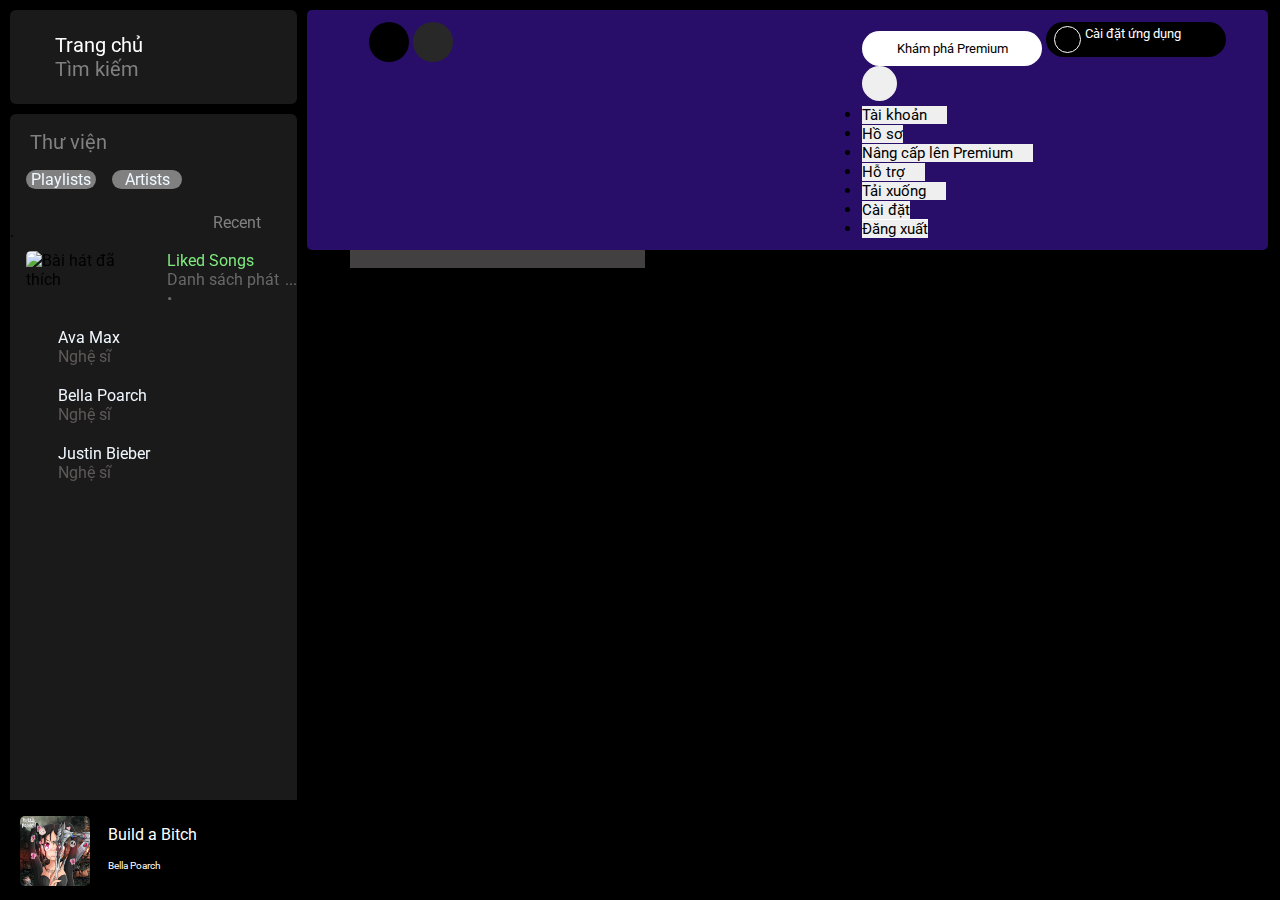
==== index.html @ f914fefc "first commit" ====
<!DOCTYPE html>
<html lang="en">

<head>
    <meta charset="UTF-8">
    <meta name="viewport" content="width=device-width, initial-scale=1.0">
    <title>Document</title>
    <link href="https://cdn.jsdelivr.net/npm/bootstrap@5.0.2/dist/css/bootstrap.min.css" rel="stylesheet"
        integrity="sha384-EVSTQN3/azprG1Anm3QDgpJLIm9Nao0Yz1ztcQTwFspd3yD65VohhpuuCOmLASjC" crossorigin="anonymous">
    <link rel="preconnect" href="https://fonts.googleapis.com">
    <link rel="preconnect" href="https://fonts.gstatic.com" crossorigin>
    <link href="https://fonts.googleapis.com/css2?family=Roboto:wght@400;700&display=swap" rel="stylesheet">
    <link rel="stylesheet" href="https://cdnjs.cloudflare.com/ajax/libs/font-awesome/6.4.0/css/all.min.css"
        integrity="sha512-iecdLmaskl7CVkqkXNQ/ZH/XLlvWZOJyj7Yy7tcenmpD1ypASozpmT/E0iPtmFIB46ZmdtAc9eNBvH0H/ZpiBw=="
        crossorigin="anonymous" referrerpolicy="no-referrer" />
    <link rel="stylesheet" href="./css/main.css">
</head>

<body>
    <div id="main-content">


        <div class="content-container">

            <div class="home">
                <div class="icon-home">
                    <div class="home-icon">
                        <p> <i class="fa-solid fa-house"></i> Trang chủ</p>
                    </div>
                    <div class="home-icon">
                        <a href="./music.html"><i class="fa-solid fa-magnifying-glass"> </i> Tìm kiếm</a>
                    </div>
                </div>
            </div>

            <div class="search">

                <div class="search-content">
                    <div class="search-list">
                        <div class="search-library"> <a href=""><i class="fa-solid fa-book"></i> Thư viện</a> </div>
                        <div class="search-container">
                            <div class="search-icon"><a href=""><i class="fa-solid fa-plus"></i></a></div>
                            <div class="search-icon"><a href=""><i class="fa-solid fa-arrow-right"></i></a></div>
                        </div>
                    </div>
                </div>
                <div class="list">
                    <div class="list-container">Playlists</div>
                    <div class="list-container">Artists</div>
                </div>
                <div class="find">
                    <div class="find-content"><a href=""><i class="fa-solid fa-magnifying-glass"></i></a></div>
                    <div class="find-container"><a href="">
                            <div class="recent">
                                <div class="">Recent</div>
                                <div class="find-icon"><i class="fa-solid fa-caret-down"></i> </div>

                            </div>

                        </a>
                    </div>
                </div>
                <div class="music-list">
                    ` <div class="music-search">
                        <div class="heart-img">
                            <img aria-hidden="false" id="heart-img" draggable="false" loading="eager"
                                src="https://t.scdn.co/images/3099b3803ad9496896c43f22fe9be8c4.png"
                                alt="Bài hát đã thích"
                                class="mMx2LUixlnN_Fu45JpFB CmkY1Ag0tJDfnFXbGgju _EShSNaBK1wUIaZQFJJQ Yn2Ei5QZn19gria6LjZj  "
                                srcset="https://t.scdn.co/images/3099b3803ad9496896c43f22fe9be8c4.png 150w, https://t.scdn.co/images/3099b3803ad9496896c43f22fe9be8c4.png 300w"
                                sizes="(min-width: 1280px) 232px, 192px">
                        </div>
                        <div class="music-content">
                            <div class="container">
                                <div class="name">Liked Songs</div>
                                <div class="details">
                                    <div id="details-content"><i class="fa-solid fa-thumbtack"></i> Danh sách phát •
                                    </div>
                                    <div id="details-doc"> ...</div>

                                </div>


                            </div>
                            <div class="loa" hidden><i class="fa-solid fa-volume-high"></i></div>
                        </div>


                    </div>
                    <div class="artist">
                        <div class="artist-container">
                            <img src="https://yt3.googleusercontent.com/9K8pKqHnNx5tIzq8T4XCncUvhg5lcmPT8-ISvL99nOh7kCalkVFsAtil5l11HFK1e_O3L5y6ePI=s900-c-k-c0x00ffffff-no-rj"
                                alt="" class="artist-img">
                        </div>
                        <div class="info">
                            <div class="name-artist">
                                <p class="">Ava Max</p>
                            </div>
                            <div class="job">Nghệ sĩ</div>

                        </div>
                    </div>
                    <div class="artist">
                        <div class="artist-container">
                            <img src="https://zmp3-photo-fbcrawler.zmdcdn.me/avatars/f/9/d/8/f9d879ece58ad6f6ec396e01bb9a5d8e.jpg"
                                alt="" class="artist-img">
                        </div>
                        <div class="info">
                            <div class="name-artist">
                                <p class="">Bella Poarch</p>
                            </div>
                            <div class="job">Nghệ sĩ</div>

                        </div>
                    </div>
                    <div class="artist">
                        <div class="artist-container">
                            <img src="https://i.scdn.co/image/ab6761610000e5eb8ae7f2aaa9817a704a87ea36" alt=""
                                class="artist-img">
                        </div>
                        <div class="info">
                            <div class="name-artist">
                                <p class="">Justin Bieber</p>
                            </div>
                            <div class="job">Nghệ sĩ</div>

                        </div>
                    </div>


                </div>
            </div>



        </div>

        <div class="main-container">




            <div class="head">
                <div class="head-arrow">
                    <div class="arrow">

                        <button class="arrow-left">
                            <i class="fa-solid fa-angle-left"></i>
                        </button>


                        <button class="arrow-right">
                            <i class="fa-solid fa-angle-right"></i>
                        </button>


                    </div>

                </div>
                <div class="account">
                    <button id="premium">Khám phá Premium</button>
                    <button id="download">
                        <div class="download-container">
                            <div class="download-icon"><i class="fa-solid fa-arrow-down"></i></div>
                            <div class="">Cài đặt ứng dụng</div>
                        </div>
                    </button>
                    <div class="btn-group">
                        <button id="avartar" type="button" data-bs-toggle="dropdown" aria-expanded="false">
                            <i class="fa-solid fa-user"></i>
                        </button>
                        <ul class="dropdown-menu dropdown-menu-end dropdown-menu-dark">
                            <li><button class="dropdown-item" type="button">Tài khoản <i
                                        class="fa-solid fa-arrow-up-right-from-square"></i></button></li>
                            <li><button class="dropdown-item" type="button">Hồ sơ</button></li>
                            <li><button class="dropdown-item" type="button">Nâng cấp lên Premium <i
                                        class="fa-solid fa-arrow-up-right-from-square"></i></button></li>
                            <li><button class="dropdown-item" type="button">Hỗ trợ <i
                                        class="fa-solid fa-arrow-up-right-from-square"></i></button></li>
                            <li><button class="dropdown-item" type="button">Tải xuống <i
                                        class="fa-solid fa-arrow-up-right-from-square"></i></button></li>
                            <li><button class="dropdown-item" type="button">Cài đặt</button></li>
                            <li><button class="dropdown-item dis-account" type="button">Đăng xuất</button></li>
                        </ul>
                    </div>

                </div>
            </div>

            <div class="list-music">
                <h1 id="head"> Chào buổi tối</h1>
                <div class="music-container">

                    <div class="img-container">
                        <img aria-hidden="false" draggable="false" loading="eager"
                            src="https://t.scdn.co/images/3099b3803ad9496896c43f22fe9be8c4.png" alt="Bài hát đã thích"
                            class="mMx2LUixlnN_Fu45JpFB CmkY1Ag0tJDfnFXbGgju _EShSNaBK1wUIaZQFJJQ Yn2Ei5QZn19gria6LjZj "
                            srcset="https://t.scdn.co/images/3099b3803ad9496896c43f22fe9be8c4.png 150w, https://t.scdn.co/images/3099b3803ad9496896c43f22fe9be8c4.png 300w"
                            sizes="(min-width: 1280px) 232px, 192px">

                    </div>
                    <div class="container-info">Bài hát đã thích</div>

                </div>
            </div>

        </div>


    </div>



    <footer>
        <div class="play-music" hidden>
            <div id="music-img">
                <img src="./img/db6d5190969e51ac60c728a540361e33.1000x1000x1.png" alt="" class="music-img">
            </div>
            <div class="music-infor">

                <div class="music-name">Build a Bitch</div>
                <div class="music-artist">Bella Poarch</div>
               
            </div>
            <div class="liked-music"><i class="fa-regular fa-heart"></i></div>



        </div>
        <div class="listener-bar"></div>
        <div class="option"></div>

    </footer>



    <script src="https://cdn.jsdelivr.net/npm/bootstrap@5.0.2/dist/js/bootstrap.bundle.min.js"
        integrity="sha384-MrcW6ZMFYlzcLA8Nl+NtUVF0sA7MsXsP1UyJoMp4YLEuNSfAP+JcXn/tWtIaxVXM"
        crossorigin="anonymous"></script>
    <script src="./js/main.js"></script>
</body>

</html>
---- css/main.css ----
* {
    padding: 0;
    margin: 0;
    font-family: 'Roboto', sans-serif;
}

a {
    color: grey;
    text-decoration: none;
}

a:hover {
    color: aliceblue;
    text-decoration: none;
}

body {
    background-color: black;
}

#main-content {
    display: flex;


}

.home {
    background-color: rgb(27, 26, 26);
    color: white;
    margin: 10px 10px;
    border-radius: 6px;
    padding: 15px;
    font-size: 20px;
}

.icon-home {
    margin-left: 30px;
    padding: 8px 0;

}

.search {
    background-color: rgb(27, 26, 26);
    height: 100%;
}

.content-container {
    width: 24%;
    position: fixed;
    top: 0;
    bottom: 0;
}



.main-container {
    width: 79%;

    margin-top: 10px;
    border-radius: 5px;
    margin-right: 10px;
    margin-left: 25%;

}

.search-content {
    width: 100%;
    color: aliceblue;
    display: flex;

}

.search-library {
    width: 70%;
    margin-left: 20px;
    size: 40px;
}

.search-list {
    margin-top: 16px;
    display: flex;
    font-size: 20px;
}

.search-container {
    display: flex;
    size: 40px;
    margin-left: 150px;

}

.search {
    margin: 10px 10px;
    border-radius: 6px;
}

.search-icon {
    margin-right: 16px;

}

.list {
    display: flex;
    color: aliceblue;
}

.list-container {
    margin-top: 16px;
    background-color: grey;
    border-radius: 25px;
    margin-left: 16px;
    width: 70px;
    display: flex;
    justify-content: center;
}

.find {
    color: white;
    display: flex;
    margin-top: 24px;
}

.find-content {
    width: 70%;
    margin-left: 30px;
}

.find-container {
    margin-right: 32px;
    display: flex;
}

.details {
    color: rgb(104, 104, 104);
}

#heart-img {
    width: 55px;
    border-radius: 5px;
    margin-left: 16px;
}

.music-search {
    display: flex;

}

.name {
    color: rgb(126, 234, 126);
}

.music-content {
    margin-left: 16px;
    display: flex;
}

.loa {
    color: rgb(126, 234, 126);
    margin: auto;
    padding-left: 50px;
}

.fa-thumbtack {
    color: rgb(126, 234, 126);

}

.artist-img {
    width: 55px;
    border-radius: 25px;
    margin-left: 16px;

}

.artist {
    margin-top: 20px;
    display: flex;
}

.info {
    size: 30px;

    margin-left: 32px;
}

.name-artist {
    color: aliceblue;
}

.job {
    color: rgb(93, 89, 89);
}

.recent {
    display: flex;

}

.find-icon {
    margin: auto;
    padding-left: 4px;
}

.fa-circle {
    font-size: 6px;
}

.details {
    display: flex;
}

#details-icon {
    padding-bottom: 6px;
    margin-left: 8px;

}

#hi {
    color: aliceblue;
    font-size: 30px;
    font-weight: bold;
    margin-left: 20px;
    margin-top: 50px;
}

.head {
    position: fixed;
    background-color: rgb(40, 14, 105);
    top: 0;
    left: 24%;
    right: 0;
    display: flex;
    justify-content: space-between;
    padding: 12px;
    border-radius: 5px;
    margin-top: 10px;
    margin-right: 12px;
}

.music-container {
    display: flex;
    width: 31%;
    height: 80px;
    background-color: rgb(66, 64, 64);
    margin-left: 30px;
    display: flex;
  
}

.mMx2LUixlnN_Fu45JpFB {
    width: 80px;


}

.container-info {
    color: aliceblue;
    margin: auto;
}

.head-arrow {
    margin-left: 50px;
}

.arrow-right {
    background-color: rgb(41, 40, 40);
    color: aliceblue;
    border-radius: 50px;
    width: 40px;
    height: 40px;
}

.arrow-left {
    background-color: rgb(0, 0, 0);
    color: aliceblue;
    border-radius: 50px;
    width: 40px;
    height: 40px;
}
#premium{
    width: 180px;
    background-color: rgb(255, 255, 255);
    height: 35px;
    border-radius: 25px;
}
#download{
    width: 180px;
    background-color: rgb(0, 0, 0);
    height: 35px;
    border-radius: 25px;
    color: white;
}
#avartar{
    border-radius: 25px;
    width: 35px;
    height: 35px;
    
}
.account{
    margin-right: 30px;
}
.fa-arrow-down{
    color: white;

}
.download-container{
    display: flex;
}
.download-icon{
    border:1px solid white ;
    border-radius: 25px;
    width: 25px;
    height: 25px;
    margin-left: 8px;
    margin-right: 4px;
}
.list-music{
    margin-top: 64px;
}
#head{
    margin-top: 90px;
    font-weight: bold;
    color: white;
    margin-left: 30px;
    margin-bottom: 50px;
}
.fa-arrow-up-right-from-square{
   margin-left: 20px;
    color: white;
}
.dropdown-item{
    display: flex;
    justify-content: space-between;
    font-size: 15px;
}
.dis-account{
    border-top:0.1px solid white ;
}
.dropdown-menu{
  
}
footer{
    margin-top: 528px;
    color: aliceblue;
   background-color: rgb(0, 0, 0);
   height: 100px;
   position: fixed;
   bottom: 0;
   right: 0;
   left: 0;
   display: flex;
}

.play-music{
width: 25%;
}
.listener-bar{
    width: 50%;
}
.option{
    width: 25%;
}
.music-img{
    width: 70px;
    margin-top: 16px ;
    margin-bottom: 22px;
    margin-left: 20px;
    border-radius: 5px;
}
.music-list{
    margin-bottom: 120px;
}
.play-music{
    display: flex;
    color: white;
    
}
.music-infor{
margin-top: 25px;
margin-left: 18px;
}
.music-name{
    margin-bottom: 16px;
    font-size: 16px;
}
.music-artist{
    margin-top: 12px;
    font-size: 10px;
}
.fa-heart{
    color: white;
    margin-left: 24px;
    margin-top: 50px;
}
button{
    border: none;
}
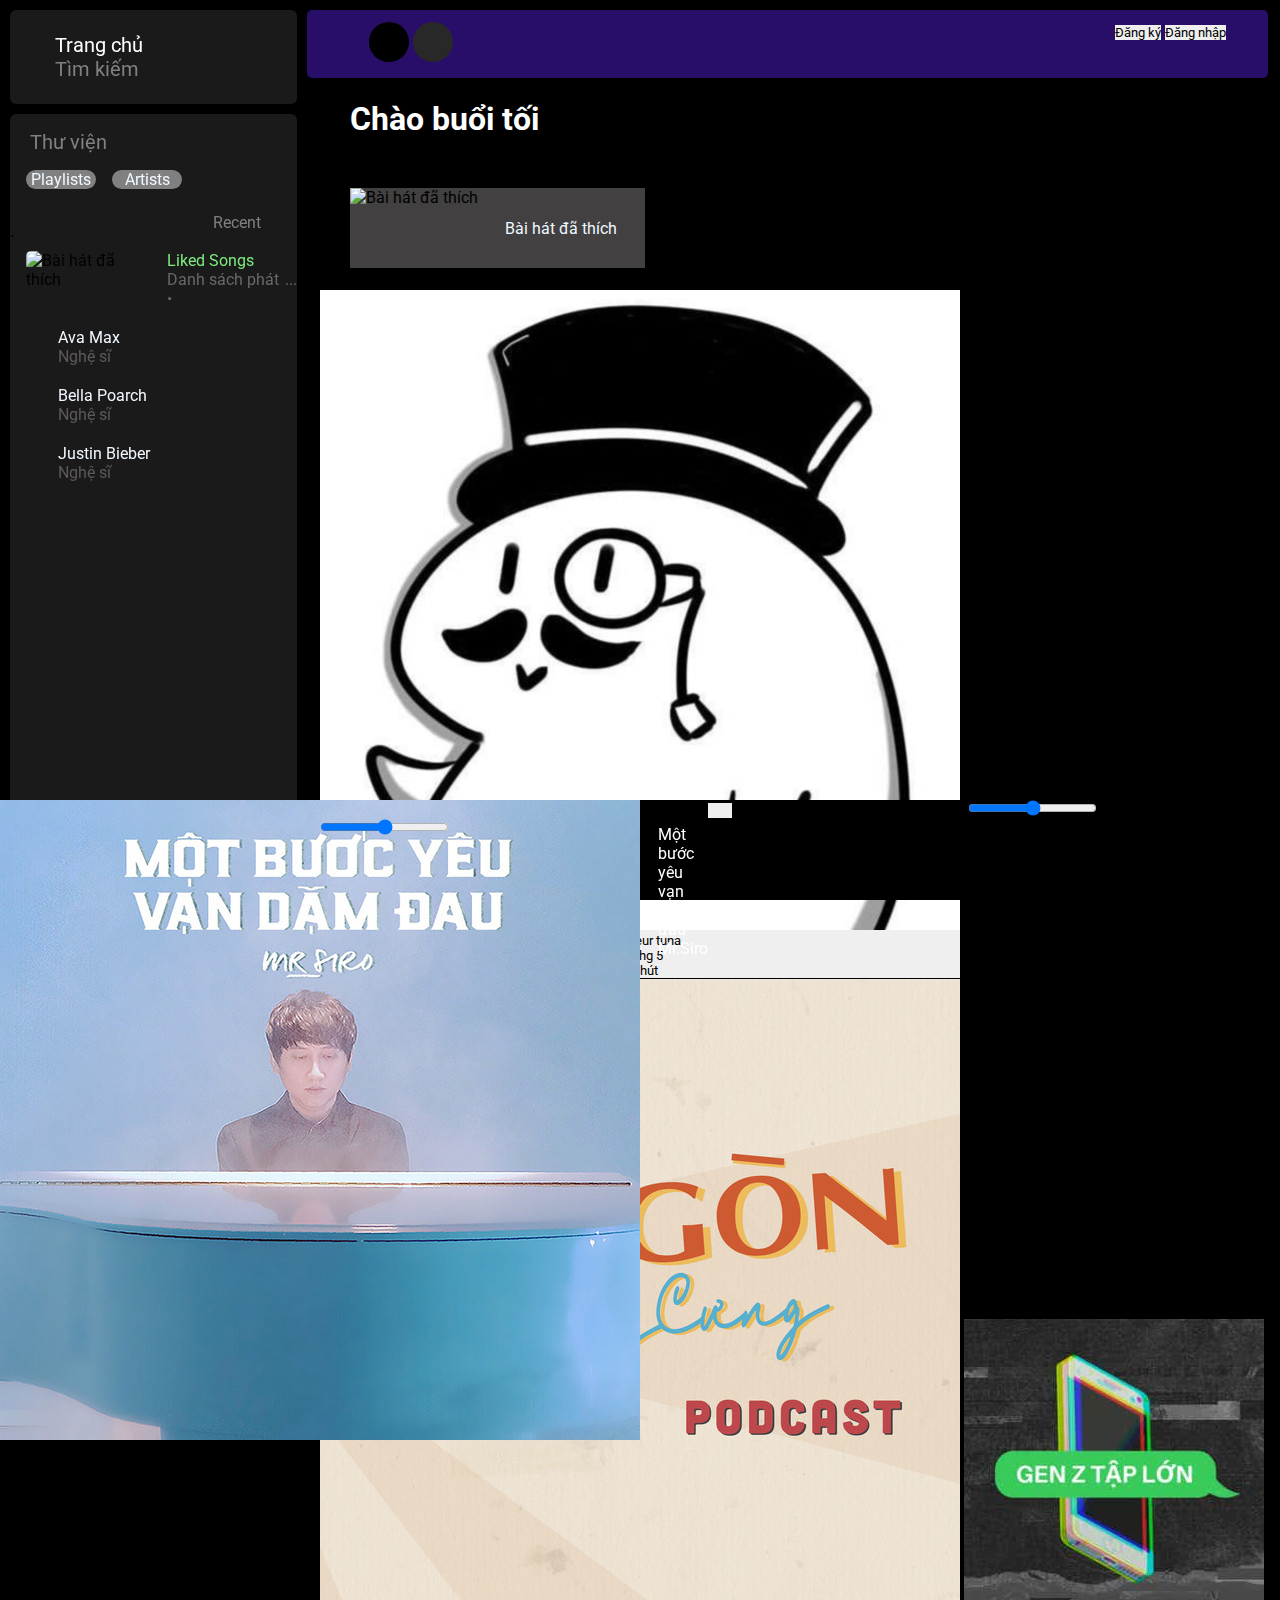
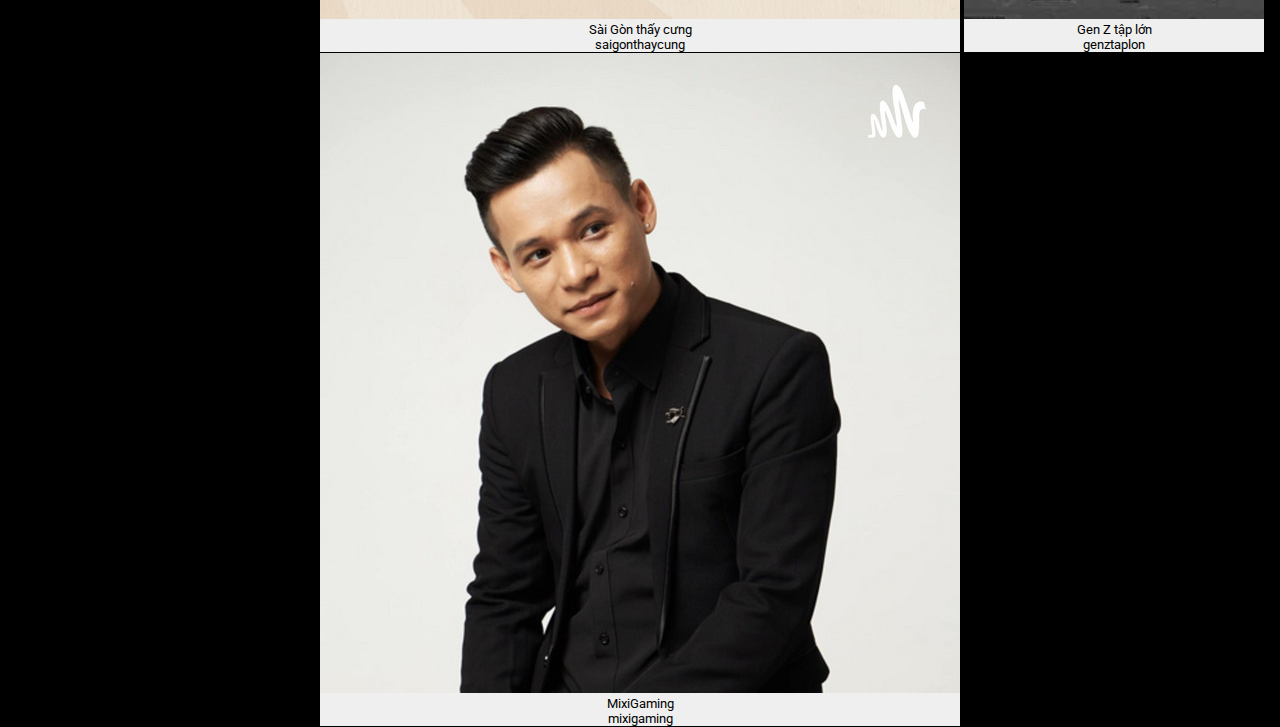
==== commit 9afedcf6: "big update" ====
--- a/index.html
+++ b/index.html
@@ -158,32 +158,28 @@
 
                 </div>
                 <div class="account">
-                    <button id="premium">Khám phá Premium</button>
-                    <button id="download">
-                        <div class="download-container">
-                            <div class="download-icon"><i class="fa-solid fa-arrow-down"></i></div>
-                            <div class="">Cài đặt ứng dụng</div>
-                        </div>
-                    </button>
-                    <div class="btn-group">
-                        <button id="avartar" type="button" data-bs-toggle="dropdown" aria-expanded="false">
-                            <i class="fa-solid fa-user"></i>
-                        </button>
-                        <ul class="dropdown-menu dropdown-menu-end dropdown-menu-dark">
-                            <li><button class="dropdown-item" type="button">Tài khoản <i
-                                        class="fa-solid fa-arrow-up-right-from-square"></i></button></li>
-                            <li><button class="dropdown-item" type="button">Hồ sơ</button></li>
-                            <li><button class="dropdown-item" type="button">Nâng cấp lên Premium <i
-                                        class="fa-solid fa-arrow-up-right-from-square"></i></button></li>
-                            <li><button class="dropdown-item" type="button">Hỗ trợ <i
-                                        class="fa-solid fa-arrow-up-right-from-square"></i></button></li>
-                            <li><button class="dropdown-item" type="button">Tải xuống <i
-                                        class="fa-solid fa-arrow-up-right-from-square"></i></button></li>
-                            <li><button class="dropdown-item" type="button">Cài đặt</button></li>
-                            <li><button class="dropdown-item dis-account" type="button">Đăng xuất</button></li>
-                        </ul>
-                    </div>
-
+                    <div id="sign-in" style="display: none;">
+                        <div class="btn-group">
+                            <button id="avartar" type="button" data-bs-toggle="dropdown" aria-expanded="false">
+                                <i class="fa-solid fa-user"></i>
+                            </button>
+                            <ul class="dropdown-menu dropdown-menu-end dropdown-menu-dark">
+                                <li><button class="dropdown-item" type="button">Tài khoản <i
+                                            class="fa-solid fa-arrow-up-right-from-square"></i></button></li>
+                                <li><button class="dropdown-item" type="button">Hồ sơ</button></li>
+                                <li><button class="dropdown-item" type="button">Hỗ trợ <i
+                                            class="fa-solid fa-arrow-up-right-from-square"></i></button></li>
+                                <li><button class="dropdown-item" type="button">Cài đặt</button></li>
+                                <li><button class="dropdown-item dis-account" type="button" id="log-out-btn">Đăng
+                                        xuất</button></li>
+                            </ul>
+                        </div>
+                    </div>
+                    <div id="not-sign-in">
+                        <button id="sign-up-btn" class="sign-up">Đăng ký</button>
+                        <button id="sign-in-btn" class="sign-in">Đăng nhập</button>
+
+                    </div>
                 </div>
             </div>
 
@@ -203,7 +199,67 @@
 
                 </div>
             </div>
-
+            <h3 class="name-album">Tập dành cho bạn</h3>
+            <div class="for-you">
+
+                <button class="btn-card">
+                    <div class="image-card-artist"> <img src="./img/monsieur tuna.jpeg" alt="" class="image-card"></div>
+                    <div class="info-card">
+                       
+                        <p class="name-artist-card"> monsieur tuna</p>
+                        <p class="time-artist-card">
+                        
+                        <div class="icon-for-card">
+                            19 thg 5 <div class="circle-icon"><i class="fa-solid fa-circle icon-circle"></i></div>
+                            7 phút
+                        </div>
+                        </p>
+                    </div>
+                </button>
+
+                <button class="btn-card">
+                    <div class="image-card-artist"> <img src="./img/saigonthaycung.jpeg" alt="" class="image-card">
+                    </div>
+                    <div class="info-card">
+                        <p class="name-artist-card"> Sài Gòn thấy cưng</p>
+                        <p class="time-artist-card">
+                        <div class="icon-for-card">
+                            <!-- 19  thg  5 <div class="circle-icon"><i class="fa-solid fa-circle icon-circle"></i></div>
+                        7  phút -->
+                            saigonthaycung
+                        </div>
+                        </p>
+                    </div>
+                </button>
+
+                <button class="btn-card">
+                    <div class="image-card-artist"> <img src="./img/genz.jpeg" alt="" class="image-card"></div>
+                    <div class="info-card">
+                        <p class="name-artist-card"> Gen Z tập lớn</p>
+                        <p class="time-artist-card">
+                        <div class="icon-for-card">
+                            <!-- 19  thg  5 <div class="circle-icon"><i class="fa-solid fa-circle icon-circle"></i></div>
+                        7  phút -->
+                            genztaplon
+                        </div>
+                        </p>
+                    </div>
+                </button>
+
+                <button class="btn-card">
+                    <div class="image-card-artist"> <img src="./img/mixigaming.jpeg" alt="" class="image-card"></div>
+                    <div class="info-card">
+                        <p class="name-artist-card">MixiGaming</p>
+                        <p class="time-artist-card">
+                        <div class="icon-for-card">
+                            <!-- 19  thg  5 <div class="circle-icon"><i class="fa-solid fa-circle icon-circle"></i></div>
+                        7  phút -->
+                            mixigaming
+                        </div>
+                        </p>
+                    </div>
+                </button>
+            </div>
         </div>
 
 
@@ -212,23 +268,51 @@
 
 
     <footer>
-        <div class="play-music" hidden>
-            <div id="music-img">
-                <img src="./img/db6d5190969e51ac60c728a540361e33.1000x1000x1.png" alt="" class="music-img">
+        <div class="play-music">
+            <div class="play-music-img">
+                <img src="./img/ab67616d0000b273fec60dc00d6f833379047450.jpeg" alt="" class="play-music-img" id="play-music-img">
             </div>
             <div class="music-infor">
-
-                <div class="music-name">Build a Bitch</div>
-                <div class="music-artist">Bella Poarch</div>
-               
-            </div>
-            <div class="liked-music"><i class="fa-regular fa-heart"></i></div>
-
+                <div class="name-music" id="name-music">Một bước yêu vạn dặm đau</div>
+                <div class="artist-name" id="artist-name">Mr.Siro</div>
+
+            </div>
+            <div class="liked-music">
+                <button class="liked-music-container"> <i class="fa-regular fa-heart liked-music"></i></button>
+                <button class="liked-music-container"><i class="fa-solid fa-heart liked-music" hidden></i></button>
+            </div>
 
 
         </div>
-        <div class="listener-bar"></div>
-        <div class="option"></div>
+        <div class="listener-bar">
+
+            <div class="icon-bar">
+                <button class="bar-icon"><i class="fa-solid fa-shuffle "></i></button>
+                <button class="bar-icon"> <i class="fa-solid fa-backward-step "></i></button>
+                <button class="bar-icon btn-play">
+                    <i class="fa-solid fa-circle-play"></i>
+                    <i class="fa-solid fa-circle-pause" hidden></i>
+                </button>
+                <button class="bar-icon"> <i class="fa-solid fa-forward-step "></i></button>
+                <button class="bar-icon"> <i class="fa-solid fa-repeat "></i></button>
+            </div>
+            <div class="bar">
+                <input type="range" id="bar">
+            </div>
+
+
+        </div>
+        <div class="option">
+            <div class="opption-on">
+                <button class="volume-icon"> <i class="fa-solid fa-volume-high "></i></button>
+                <button class="volume-icon"> <i class="fa-solid fa-volume-xmark " hidden></i></button>
+                <input type="range" id="volume-bar">
+            </div>
+            <div class="option-off" style="display: none;">
+                <button class="volume-icon"> <i class="fa-solid fa-volume-high "></i></button>
+                <button class="volume-icon"> <i class="fa-solid fa-volume-xmark "></i></button>
+                <input type="range" id="volume-bar">
+            </div>
 
     </footer>
 
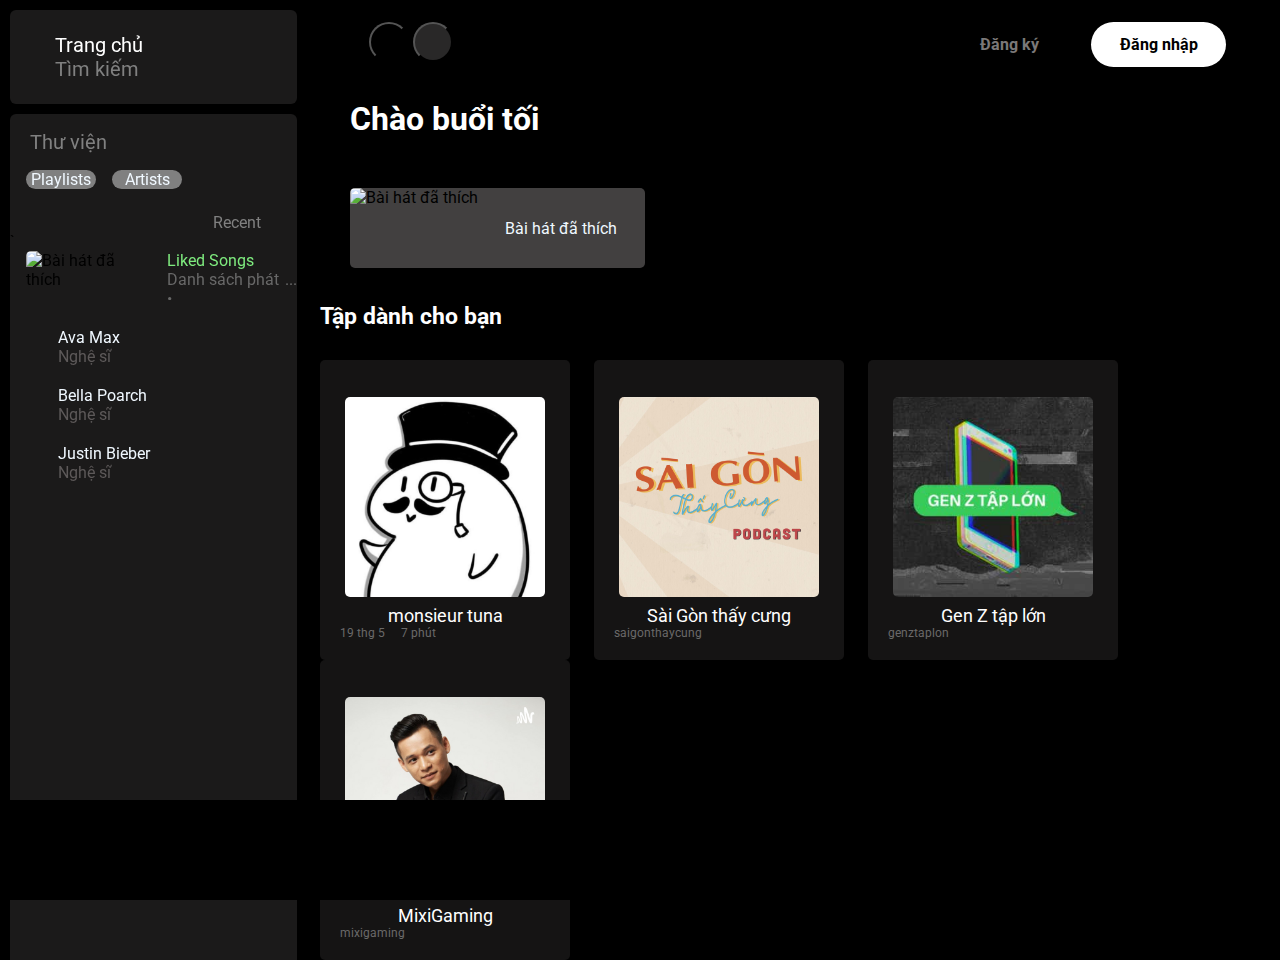
==== commit fc4e4dd7: "day4" ====
--- a/index.html
+++ b/index.html
@@ -52,7 +52,7 @@
                     <div class="find-content"><a href=""><i class="fa-solid fa-magnifying-glass"></i></a></div>
                     <div class="find-container"><a href="">
                             <div class="recent">
-                                <div class="">Recent</div>
+                                <div class="paragraph">Recent</div>
                                 <div class="find-icon"><i class="fa-solid fa-caret-down"></i> </div>
 
                             </div>
@@ -94,7 +94,7 @@
                         </div>
                         <div class="info">
                             <div class="name-artist">
-                                <p class="">Ava Max</p>
+                                <p class="paragraph">Ava Max</p>
                             </div>
                             <div class="job">Nghệ sĩ</div>
 
@@ -107,7 +107,7 @@
                         </div>
                         <div class="info">
                             <div class="name-artist">
-                                <p class="">Bella Poarch</p>
+                                <p class="paragraph">Bella Poarch</p>
                             </div>
                             <div class="job">Nghệ sĩ</div>
 
@@ -120,7 +120,7 @@
                         </div>
                         <div class="info">
                             <div class="name-artist">
-                                <p class="">Justin Bieber</p>
+                                <p class="paragraph">Justin Bieber</p>
                             </div>
                             <div class="job">Nghệ sĩ</div>
 
@@ -205,10 +205,10 @@
                 <button class="btn-card">
                     <div class="image-card-artist"> <img src="./img/monsieur tuna.jpeg" alt="" class="image-card"></div>
                     <div class="info-card">
-                       
+
                         <p class="name-artist-card"> monsieur tuna</p>
                         <p class="time-artist-card">
-                        
+
                         <div class="icon-for-card">
                             19 thg 5 <div class="circle-icon"><i class="fa-solid fa-circle icon-circle"></i></div>
                             7 phút
@@ -268,9 +268,10 @@
 
 
     <footer>
-        <div class="play-music">
+        <!-- <div class="play-music">
             <div class="play-music-img">
-                <img src="./img/ab67616d0000b273fec60dc00d6f833379047450.jpeg" alt="" class="play-music-img" id="play-music-img">
+                <img src="./img/ab67616d0000b273fec60dc00d6f833379047450.jpeg" alt="" class="play-music-img"
+                    id="play-music-img">
             </div>
             <div class="music-infor">
                 <div class="name-music" id="name-music">Một bước yêu vạn dặm đau</div>
@@ -313,6 +314,7 @@
                 <button class="volume-icon"> <i class="fa-solid fa-volume-xmark "></i></button>
                 <input type="range" id="volume-bar">
             </div>
+        </div> -->
 
     </footer>
 
--- a/css/main.css
+++ b/css/main.css
@@ -225,7 +225,8 @@
 
 .head {
     position: fixed;
-    background-color: rgb(40, 14, 105);
+    /* background-color: rgb(40, 14, 105); */
+    background-color: black;
     top: 0;
     left: 24%;
     right: 0;
@@ -244,12 +245,13 @@
     background-color: rgb(66, 64, 64);
     margin-left: 30px;
     display: flex;
-  
+    border-radius: 5px;
+
 }
 
 .mMx2LUixlnN_Fu45JpFB {
     width: 80px;
-
+    border-radius: 5px;
 
 }
 
@@ -268,6 +270,7 @@
     border-radius: 50px;
     width: 40px;
     height: 40px;
+
 }
 
 .arrow-left {
@@ -276,122 +279,352 @@
     border-radius: 50px;
     width: 40px;
     height: 40px;
-}
-#premium{
+
+}
+
+#premium {
     width: 180px;
     background-color: rgb(255, 255, 255);
     height: 35px;
     border-radius: 25px;
 }
-#download{
+
+#download {
     width: 180px;
     background-color: rgb(0, 0, 0);
     height: 35px;
     border-radius: 25px;
     color: white;
 }
-#avartar{
+
+#avartar {
     border-radius: 25px;
     width: 35px;
     height: 35px;
-    
-}
-.account{
+
+}
+
+.account {
     margin-right: 30px;
 }
-.fa-arrow-down{
-    color: white;
-
-}
-.download-container{
-    display: flex;
-}
-.download-icon{
-    border:1px solid white ;
+
+.fa-arrow-down {
+    color: white;
+
+}
+
+.download-container {
+    display: flex;
+}
+
+.download-icon {
+    border: 1px solid white;
     border-radius: 25px;
     width: 25px;
     height: 25px;
     margin-left: 8px;
     margin-right: 4px;
 }
-.list-music{
+
+.list-music {
     margin-top: 64px;
 }
-#head{
+
+#head {
     margin-top: 90px;
     font-weight: bold;
     color: white;
     margin-left: 30px;
     margin-bottom: 50px;
 }
-.fa-arrow-up-right-from-square{
-   margin-left: 20px;
-    color: white;
-}
-.dropdown-item{
+
+.fa-arrow-up-right-from-square {
+    margin-left: 20px;
+    color: white;
+}
+
+.dropdown-item {
     display: flex;
     justify-content: space-between;
     font-size: 15px;
 }
-.dis-account{
-    border-top:0.1px solid white ;
-}
-.dropdown-menu{
-  
-}
-footer{
+
+.dis-account {
+    border-top: 0.1px solid white;
+}
+
+.dropdown-menu {}
+
+footer {
     margin-top: 528px;
     color: aliceblue;
-   background-color: rgb(0, 0, 0);
-   height: 100px;
-   position: fixed;
-   bottom: 0;
-   right: 0;
-   left: 0;
+    background-color: rgb(0, 0, 0);
+    height: 100px;
+    position: fixed;
+    bottom: 0;
+    right: 0;
+    left: 0;
+    display: flex;
+}
+
+.play-music {
+    width: 25%;
+}
+
+
+
+.option {
+    width: 25%;
+}
+
+
+
+.music-list {
+    margin-bottom: 120px;
+}
+
+
+.sign-up {
+    background-color: black;
+    font-size: 16px;
+    color: rgb(123, 120, 120);
+    width: 135px;
+    height: 45px;
+    border-radius: 25px;
+    border: none;
+    font-weight: bold;
+    margin-right: 10px;
+}
+
+.sign-in {
+    background-color: rgb(255, 255, 255);
+    font-size: 16px;
+    color: rgb(0, 0, 0);
+    width: 135px;
+    height: 45px;
+    border-radius: 25px;
+    border: none;
+    font-weight: bold;
+}
+
+.sign-up:hover {
+    transform: scale(1.1);
+    color: white;
+}
+
+.sign-in:hover {
+    transform: scale(1.1);
+    background-color: rgb(237, 234, 234);
+}
+
+.dropdown-menu {
+    z-index: -1;
+}
+
+.icon-bar {
+    display: flex;
+    justify-content: center;
+    align-items: center;
+    font-size: 18px;
+
+}
+
+.bar-icon {
+    margin: 0 15px;
+    border: none;
+    background-color: black;
+    color: white;
+}
+
+/* .btn-play{
+    display: flex;
+    width: 36px;
+    height: 36px;
+    justify-content: center;
+    align-items: center;
+    border-radius: 25px;
+    background-color: white;
+    color: black;
+    font-size: 20;
+} */
+.bar {
+    display: flex;
+    justify-content: center;
+    margin-top: 10px;
+}
+
+#bar {
+    width: 80%;
+}
+
+.btn-play {
+    font-size: 30px;
+}
+
+.option {
+    display: flex;
+    justify-content: center;
+    align-items: center;
+
+}
+
+.volume-icon {
+    /* width: 20px;
+ height: 20px; */
+
+    background-color: black;
+    color: white;
+    border: none;
+    font-size: 20px;
+
+}
+
+#volume-bar {
+    width: 100px;
+    margin-left: 10px;
+    /* background: #d3d3d3; */
+}
+
+.opption-on {
+    display: flex;
+    justify-content: center;
+}
+
+.opption-off {
+    display: flex;
+    justify-content: space-between;
+}
+
+.play-music-img {
+    width: 70px;
+
+    border-radius: 5px;
+}
+
+
+.music-infor {
+    padding-top: 14px;
+    margin-left: 10px;
+    margin-right: 10px;
+}
+
+.artist-name {
+    font-size: 12px;
+    color: rgb(152, 149, 149);
+
+}
+
+.liked-music {
+    display: flex;
+    justify-content: center;
+    color: white;
+    padding-left: 30px;
+
+}
+
+.liked-music-container {
+    background-color: black;
+    border: none;
+
+}
+
+.listener-bar {
+    width: 50%;
+    align-items: center;
+    margin-top: 10px;
+}
+
+.image-card {
+    width: 200px;
+    border-radius: 5px;
    display: flex;
-}
-
+   justify-content: center;
+   align-items: center;
+   /* margin-bottom: 30px; */
+   margin-top: 16px;
+}
+
+.btn-card{
+    width: 250px;
+    background-color: rgb(21, 20, 20);
+    height: 300px;
+    border: none;
+    border-radius: 5px;
+  text-align: center;
+  margin-right: 20px;
+   
+   
+}
+.btn-card:hover{
+    transform: scale(1.0);
+    background-color: rgb(29, 28, 28);
+}
+.time-artist-card{
+    color: white;
+    font-size: 10px;
+    color: rgb(82, 80, 80);
+}
+.image-card-artist{
+    display: flex;
+    justify-content: center;
+    align-items: center;
+}
+
+.icon-circle{
+    font-size: 2px;
+    color: rgb(106, 105, 105);
+    /* display: flex;
+    justify-content: center;
+    align-items: center; */
+}
+.circle-icon{
+    display: flex;
+    justify-content: center;
+    align-items: center;
+    color: white;
+    margin: 0 8px;
+}
+.icon-for-card{
+    display: flex;
+    
+    margin-left: 20px;
+    font-size: 12px;
+    color: rgb(106, 105, 105);
+    
+    /* justify-content: center;
+    align-items: center; */
+}
+.name-artist-card{
+    color: white;
+    /* margin-right: 90px; */
+    font-size: 18px;
+
+
+}
+.info-card{
+    margin-top: 8px;
+   
+}
+.name-album{
+    color: white;
+    font-size: 23px;
+    font-weight: bold;
+    margin-top: 35px;
+    margin-bottom: 30px;
+
+}
 .play-music{
-width: 25%;
-}
-.listener-bar{
-    width: 50%;
-}
-.option{
-    width: 25%;
-}
-.music-img{
-    width: 70px;
-    margin-top: 16px ;
-    margin-bottom: 22px;
-    margin-left: 20px;
-    border-radius: 5px;
-}
-.music-list{
-    margin-bottom: 120px;
-}
-.play-music{
-    display: flex;
-    color: white;
-    
-}
-.music-infor{
-margin-top: 25px;
-margin-left: 18px;
-}
-.music-name{
-    margin-bottom: 16px;
-    font-size: 16px;
-}
-.music-artist{
-    margin-top: 12px;
-    font-size: 10px;
-}
-.fa-heart{
-    color: white;
-    margin-left: 24px;
-    margin-top: 50px;
-}
-button{
-    border: none;
-}+    justify-content: space-evenly;
+}
+.play-music {
+    display: flex;
+    justify-content: space-evenly;
+    align-items: center;
+    /* padding-right: 80px;
+   padding-top: 18px; */
+}
+
+.paragraph{
+    margin: 0;
+}
+
